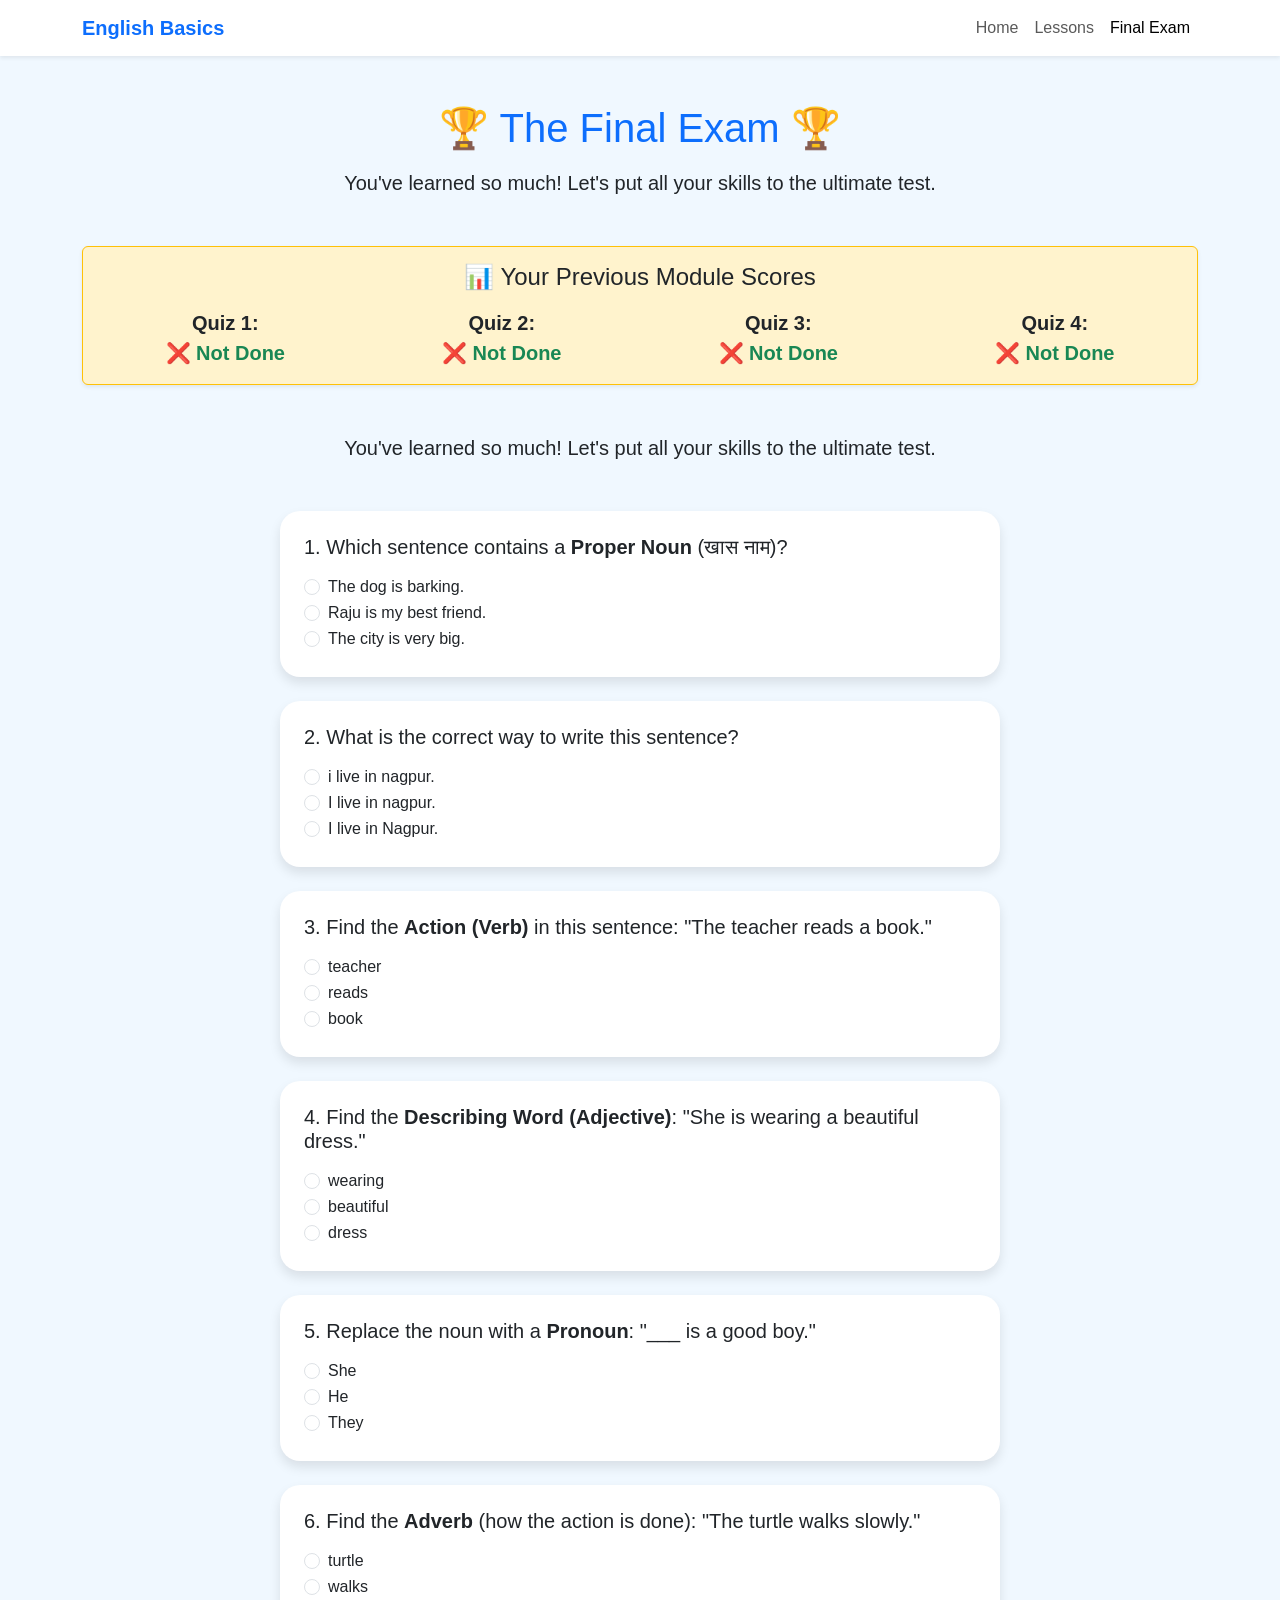
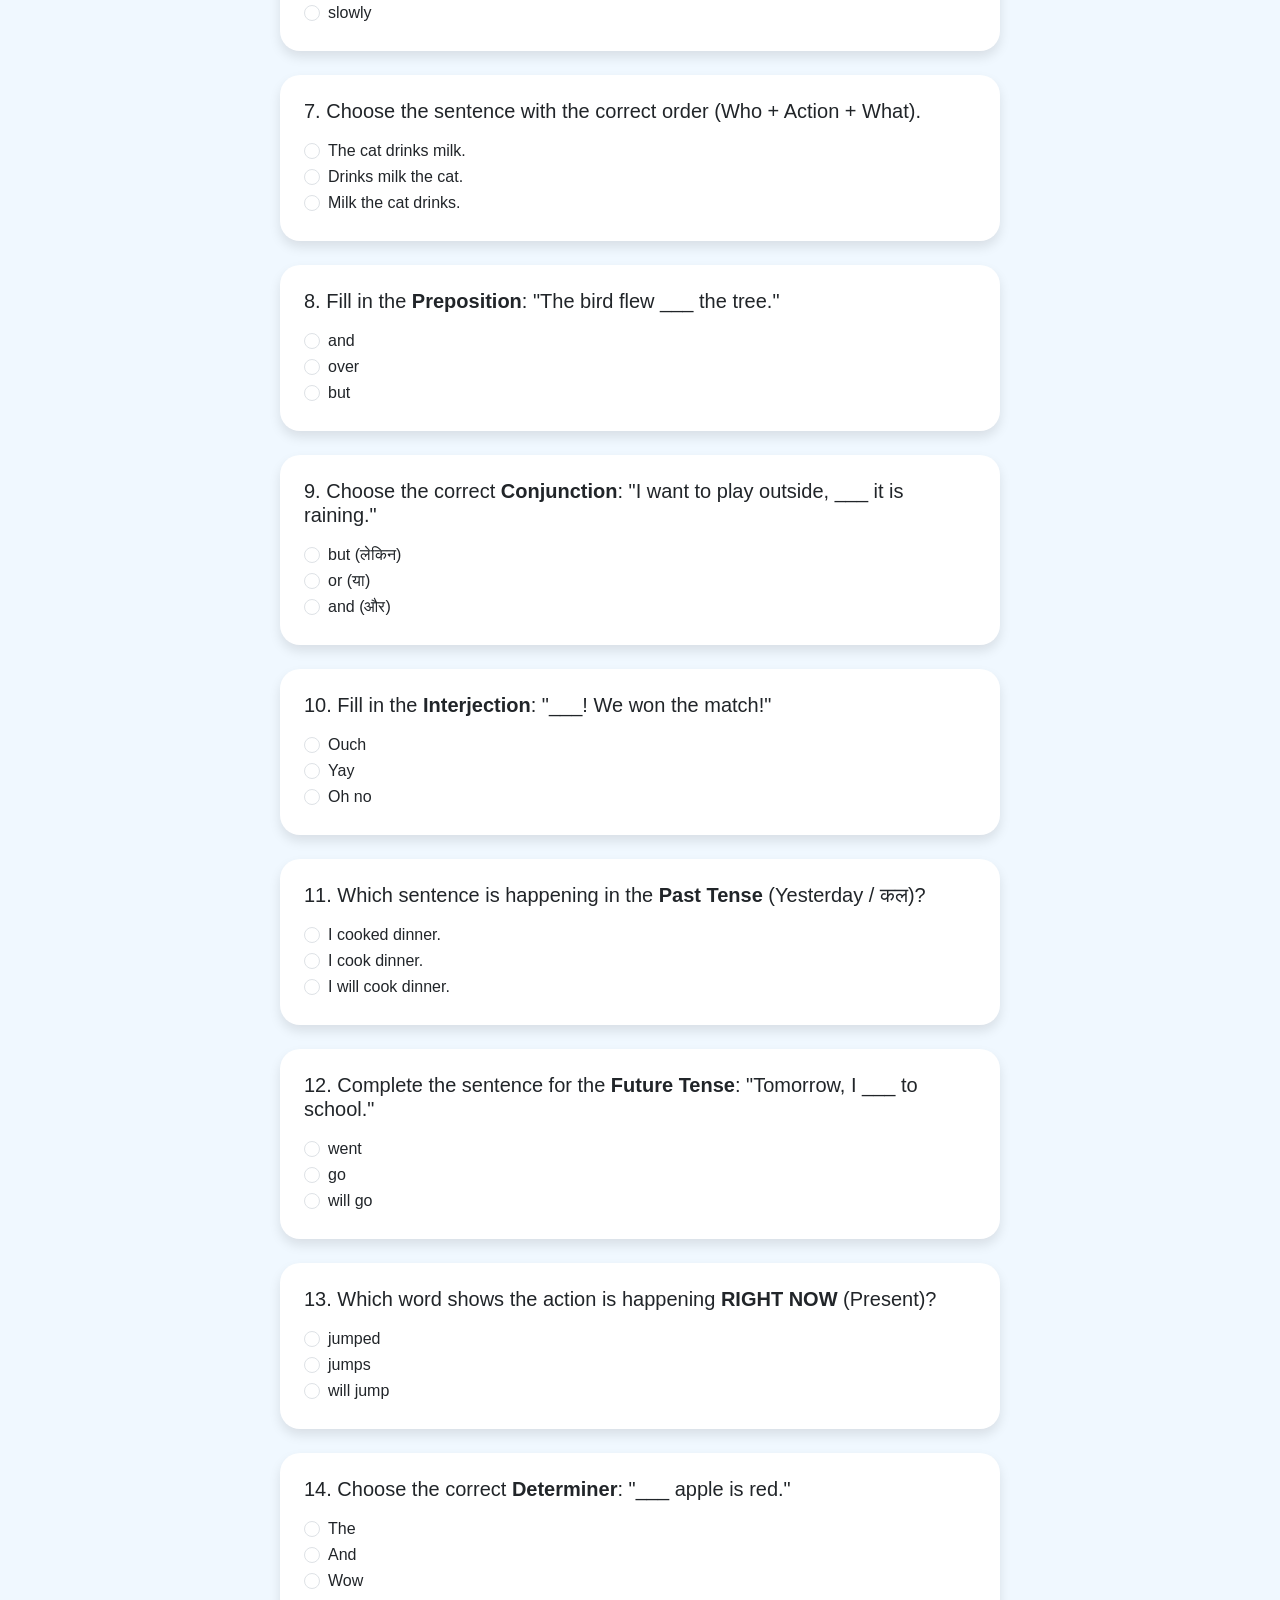
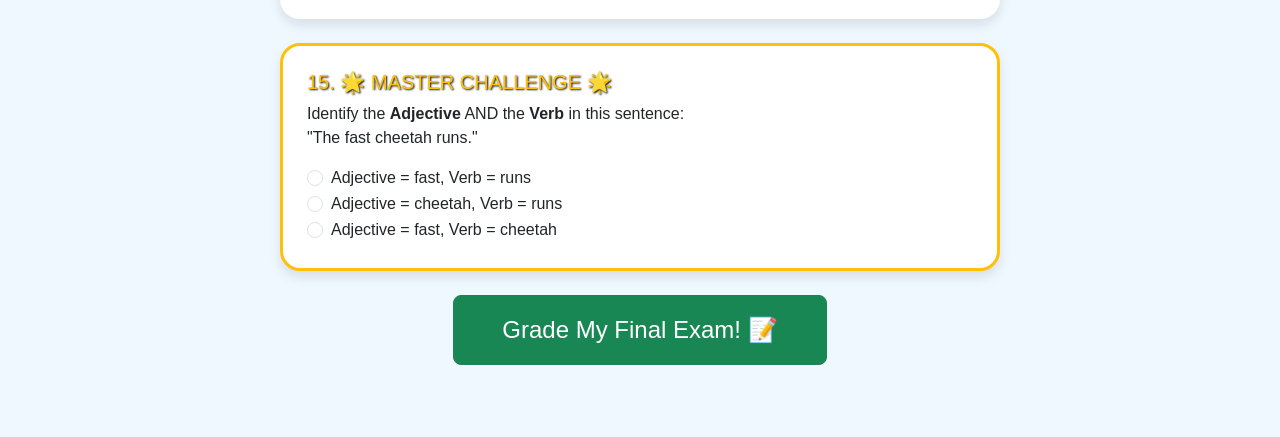
==== finalquiz.html @ c2ea153f "Add files via upload" ====
<!DOCTYPE html>
<html lang="en">
<head>
    <meta charset="UTF-8">
    <meta name="viewport" content="width=device-width, initial-scale=1.0">
    <title>Final Exam - English Basics</title>

    <link href="https://cdn.jsdelivr.net/npm/bootstrap@5.3.3/dist/css/bootstrap.min.css" rel="stylesheet">
    <link rel="stylesheet" href="style.css">
</head>
<body>

    <!-- Navigation Bar -->
    <nav class="navbar navbar-expand-lg navbar-light bg-white shadow-sm">
      <div class="container">
        <a class="navbar-brand text-primary fw-bold" href="index.html">English Basics</a>
        <button class="navbar-toggler" type="button" data-bs-toggle="collapse" data-bs-target="#navbarNav">
          <span class="navbar-toggler-icon"></span>
        </button>
        <div class="collapse navbar-collapse" id="navbarNav">
          <ul class="navbar-nav ms-auto">
            <li class="nav-item"><a class="nav-link" href="index.html">Home</a></li>
            <li class="nav-item"><a class="nav-link" href="lessons.html">Lessons</a></li>
            <li class="nav-item"><a class="nav-link active" href="#">Final Exam</a></li>
          </ul>
        </div>
      </div>
    </nav>

    <!-- Main Content -->
    <!-- Main Content -->
    <div class="container mt-5 mb-5">
        <h1 class="text-center text-primary mb-3">🏆 The Final Exam 🏆</h1>
        <p class="text-center mb-5 fs-5">You've learned so much! Let's put all your skills to the ultimate test.</p>
        
        <!-- JavaScript will inject the past scores right here! -->
        <div id="pastScoresBoard"></div>
        
        <div class="row justify-content-center">
        
        <p class="text-center mb-5 fs-5">You've learned so much! Let's put all your skills to the ultimate test.</p>
        
        <div class="row justify-content-center">
            <div class="col-md-8">
                <form id="quizForm">
                    
                    <!-- Q1: Nouns -->
                    <div class="card lesson-card p-4 mb-4" id="card1">
                        <h5>1. Which sentence contains a <strong>Proper Noun</strong> (खास नाम)?</h5>
                        <div class="form-check mt-2"><input class="form-check-input" type="radio" name="q1" value="wrong" id="q1a"><label class="form-check-label" for="q1a">The dog is barking.</label></div>
                        <div class="form-check"><input class="form-check-input" type="radio" name="q1" value="correct" id="q1b"><label class="form-check-label" for="q1b">Raju is my best friend.</label></div>
                        <div class="form-check"><input class="form-check-input" type="radio" name="q1" value="wrong" id="q1c"><label class="form-check-label" for="q1c">The city is very big.</label></div>
                        <div id="feedback1"></div>
                    </div>

                    <!-- Q2: Capitalization -->
                    <div class="card lesson-card p-4 mb-4" id="card2">
                        <h5>2. What is the correct way to write this sentence?</h5>
                        <div class="form-check mt-2"><input class="form-check-input" type="radio" name="q2" value="wrong" id="q2a"><label class="form-check-label" for="q2a">i live in nagpur.</label></div>
                        <div class="form-check"><input class="form-check-input" type="radio" name="q2" value="wrong" id="q2b"><label class="form-check-label" for="q2b">I live in nagpur.</label></div>
                        <div class="form-check"><input class="form-check-input" type="radio" name="q2" value="correct" id="q2c"><label class="form-check-label" for="q2c">I live in Nagpur.</label></div>
                        <div id="feedback2"></div>
                    </div>

                    <!-- Q3: Verbs -->
                    <div class="card lesson-card p-4 mb-4" id="card3">
                        <h5>3. Find the <strong>Action (Verb)</strong> in this sentence: "The teacher reads a book."</h5>
                        <div class="form-check mt-2"><input class="form-check-input" type="radio" name="q3" value="wrong" id="q3a"><label class="form-check-label" for="q3a">teacher</label></div>
                        <div class="form-check"><input class="form-check-input" type="radio" name="q3" value="correct" id="q3b"><label class="form-check-label" for="q3b">reads</label></div>
                        <div class="form-check"><input class="form-check-input" type="radio" name="q3" value="wrong" id="q3c"><label class="form-check-label" for="q3c">book</label></div>
                        <div id="feedback3"></div>
                    </div>

                    <!-- Q4: Adjectives -->
                    <div class="card lesson-card p-4 mb-4" id="card4">
                        <h5>4. Find the <strong>Describing Word (Adjective)</strong>: "She is wearing a beautiful dress."</h5>
                        <div class="form-check mt-2"><input class="form-check-input" type="radio" name="q4" value="wrong" id="q4a"><label class="form-check-label" for="q4a">wearing</label></div>
                        <div class="form-check"><input class="form-check-input" type="radio" name="q4" value="correct" id="q4b"><label class="form-check-label" for="q4b">beautiful</label></div>
                        <div class="form-check"><input class="form-check-input" type="radio" name="q4" value="wrong" id="q4c"><label class="form-check-label" for="q4c">dress</label></div>
                        <div id="feedback4"></div>
                    </div>

                    <!-- Q5: Pronouns -->
                    <div class="card lesson-card p-4 mb-4" id="card5">
                        <h5>5. Replace the noun with a <strong>Pronoun</strong>: "___ is a good boy."</h5>
                        <div class="form-check mt-2"><input class="form-check-input" type="radio" name="q5" value="wrong" id="q5a"><label class="form-check-label" for="q5a">She</label></div>
                        <div class="form-check"><input class="form-check-input" type="radio" name="q5" value="correct" id="q5b"><label class="form-check-label" for="q5b">He</label></div>
                        <div class="form-check"><input class="form-check-input" type="radio" name="q5" value="wrong" id="q5c"><label class="form-check-label" for="q5c">They</label></div>
                        <div id="feedback5"></div>
                    </div>

                    <!-- Q6: Adverbs -->
                    <div class="card lesson-card p-4 mb-4" id="card6">
                        <h5>6. Find the <strong>Adverb</strong> (how the action is done): "The turtle walks slowly."</h5>
                        <div class="form-check mt-2"><input class="form-check-input" type="radio" name="q6" value="wrong" id="q6a"><label class="form-check-label" for="q6a">turtle</label></div>
                        <div class="form-check"><input class="form-check-input" type="radio" name="q6" value="wrong" id="q6b"><label class="form-check-label" for="q6b">walks</label></div>
                        <div class="form-check"><input class="form-check-input" type="radio" name="q6" value="correct" id="q6c"><label class="form-check-label" for="q6c">slowly</label></div>
                        <div id="feedback6"></div>
                    </div>

                    <!-- Q7: Sentence Building -->
                    <div class="card lesson-card p-4 mb-4" id="card7">
                        <h5>7. Choose the sentence with the correct order (Who + Action + What).</h5>
                        <div class="form-check mt-2"><input class="form-check-input" type="radio" name="q7" value="correct" id="q7a"><label class="form-check-label" for="q7a">The cat drinks milk.</label></div>
                        <div class="form-check"><input class="form-check-input" type="radio" name="q7" value="wrong" id="q7b"><label class="form-check-label" for="q7b">Drinks milk the cat.</label></div>
                        <div class="form-check"><input class="form-check-input" type="radio" name="q7" value="wrong" id="q7c"><label class="form-check-label" for="q7c">Milk the cat drinks.</label></div>
                        <div id="feedback7"></div>
                    </div>

                    <!-- Q8: Prepositions -->
                    <div class="card lesson-card p-4 mb-4" id="card8">
                        <h5>8. Fill in the <strong>Preposition</strong>: "The bird flew ___ the tree."</h5>
                        <div class="form-check mt-2"><input class="form-check-input" type="radio" name="q8" value="wrong" id="q8a"><label class="form-check-label" for="q8a">and</label></div>
                        <div class="form-check"><input class="form-check-input" type="radio" name="q8" value="correct" id="q8b"><label class="form-check-label" for="q8b">over</label></div>
                        <div class="form-check"><input class="form-check-input" type="radio" name="q8" value="wrong" id="q8c"><label class="form-check-label" for="q8c">but</label></div>
                        <div id="feedback8"></div>
                    </div>

                    <!-- Q9: Conjunctions -->
                    <div class="card lesson-card p-4 mb-4" id="card9">
                        <h5>9. Choose the correct <strong>Conjunction</strong>: "I want to play outside, ___ it is raining."</h5>
                        <div class="form-check mt-2"><input class="form-check-input" type="radio" name="q9" value="correct" id="q9a"><label class="form-check-label" for="q9a">but (लेकिन)</label></div>
                        <div class="form-check"><input class="form-check-input" type="radio" name="q9" value="wrong" id="q9b"><label class="form-check-label" for="q9b">or (या)</label></div>
                        <div class="form-check"><input class="form-check-input" type="radio" name="q9" value="wrong" id="q9c"><label class="form-check-label" for="q9c">and (और)</label></div>
                        <div id="feedback9"></div>
                    </div>

                    <!-- Q10: Interjections -->
                    <div class="card lesson-card p-4 mb-4" id="card10">
                        <h5>10. Fill in the <strong>Interjection</strong>: "___! We won the match!"</h5>
                        <div class="form-check mt-2"><input class="form-check-input" type="radio" name="q10" value="wrong" id="q10a"><label class="form-check-label" for="q10a">Ouch</label></div>
                        <div class="form-check"><input class="form-check-input" type="radio" name="q10" value="correct" id="q10b"><label class="form-check-label" for="q10b">Yay</label></div>
                        <div class="form-check"><input class="form-check-input" type="radio" name="q10" value="wrong" id="q10c"><label class="form-check-label" for="q10c">Oh no</label></div>
                        <div id="feedback10"></div>
                    </div>

                    <!-- Q11: Past Tense -->
                    <div class="card lesson-card p-4 mb-4" id="card11">
                        <h5>11. Which sentence is happening in the <strong>Past Tense</strong> (Yesterday / कल)?</h5>
                        <div class="form-check mt-2"><input class="form-check-input" type="radio" name="q11" value="correct" id="q11a"><label class="form-check-label" for="q11a">I cooked dinner.</label></div>
                        <div class="form-check"><input class="form-check-input" type="radio" name="q11" value="wrong" id="q11b"><label class="form-check-label" for="q11b">I cook dinner.</label></div>
                        <div class="form-check"><input class="form-check-input" type="radio" name="q11" value="wrong" id="q11c"><label class="form-check-label" for="q11c">I will cook dinner.</label></div>
                        <div id="feedback11"></div>
                    </div>

                    <!-- Q12: Future Tense -->
                    <div class="card lesson-card p-4 mb-4" id="card12">
                        <h5>12. Complete the sentence for the <strong>Future Tense</strong>: "Tomorrow, I ___ to school."</h5>
                        <div class="form-check mt-2"><input class="form-check-input" type="radio" name="q12" value="wrong" id="q12a"><label class="form-check-label" for="q12a">went</label></div>
                        <div class="form-check"><input class="form-check-input" type="radio" name="q12" value="wrong" id="q12b"><label class="form-check-label" for="q12b">go</label></div>
                        <div class="form-check"><input class="form-check-input" type="radio" name="q12" value="correct" id="q12c"><label class="form-check-label" for="q12c">will go</label></div>
                        <div id="feedback12"></div>
                    </div>

                    <!-- Q13: Present Tense -->
                    <div class="card lesson-card p-4 mb-4" id="card13">
                        <h5>13. Which word shows the action is happening <strong>RIGHT NOW</strong> (Present)?</h5>
                        <div class="form-check mt-2"><input class="form-check-input" type="radio" name="q13" value="wrong" id="q13a"><label class="form-check-label" for="q13a">jumped</label></div>
                        <div class="form-check"><input class="form-check-input" type="radio" name="q13" value="correct" id="q13b"><label class="form-check-label" for="q13b">jumps</label></div>
                        <div class="form-check"><input class="form-check-input" type="radio" name="q13" value="wrong" id="q13c"><label class="form-check-label" for="q13c">will jump</label></div>
                        <div id="feedback13"></div>
                    </div>

                    <!-- Q14: Determiners -->
                    <div class="card lesson-card p-4 mb-4" id="card14">
                        <h5>14. Choose the correct <strong>Determiner</strong>: "___ apple is red."</h5>
                        <div class="form-check mt-2"><input class="form-check-input" type="radio" name="q14" value="correct" id="q14a"><label class="form-check-label" for="q14a">The</label></div>
                        <div class="form-check"><input class="form-check-input" type="radio" name="q14" value="wrong" id="q14b"><label class="form-check-label" for="q14b">And</label></div>
                        <div class="form-check"><input class="form-check-input" type="radio" name="q14" value="wrong" id="q14c"><label class="form-check-label" for="q14c">Wow</label></div>
                        <div id="feedback14"></div>
                    </div>

                    <!-- Q15: Master Challenge -->
                    <div class="card lesson-card p-4 mb-4" id="card15" style="border: 3px solid #ffc107;">
                        <h5 class="text-warning" style="text-shadow: 1px 1px 2px #000;">15. 🌟 MASTER CHALLENGE 🌟</h5>
                        <p class="mb-2">Identify the <strong>Adjective</strong> AND the <strong>Verb</strong> in this sentence:<br>"The fast cheetah runs."</p>
                        <div class="form-check mt-2"><input class="form-check-input" type="radio" name="q15" value="correct" id="q15a"><label class="form-check-label" for="q15a">Adjective = fast, Verb = runs</label></div>
                        <div class="form-check"><input class="form-check-input" type="radio" name="q15" value="wrong" id="q15b"><label class="form-check-label" for="q15b">Adjective = cheetah, Verb = runs</label></div>
                        <div class="form-check"><input class="form-check-input" type="radio" name="q15" value="wrong" id="q15c"><label class="form-check-label" for="q15c">Adjective = fast, Verb = cheetah</label></div>
                        <div id="feedback15"></div>
                    </div>

                    <div class="text-center">
                        <button type="button" class="btn btn-success btn-lg px-5 py-3 fs-4" onclick="checkAnswers()">Grade My Final Exam! 📝</button>
                    </div>

                    <div id="resultBox" class="mt-4 text-center fs-2 fw-bold"></div>

                    <!-- Certificate Button (Hidden by default) -->
                    <div id="nextModuleBtn" class="text-center mt-4 d-none">
                        <a href="index.html" class="btn btn-warning btn-lg fw-bold fs-4">🎓 Return to Home Menu</a>
                    </div>

                </form>
            </div>
        </div>
    </div>

    <!-- Bootstrap 5 JavaScript Bundle -->
    <script src="https://cdn.jsdelivr.net/npm/bootstrap@5.3.3/dist/js/bootstrap.bundle.min.js"></script>
    <script src="script.js"></script>
</body>
</html>
---- style.css ----
body {
    background-color: #f0f8ff; 
    font-family: 'Comic Sans MS', 'Chalkboard SE', sans-serif; 
}

.lesson-card {
    border-radius: 20px; 
    border: none; 
    box-shadow: 0 6px 12px rgba(0, 0, 0, 0.1);
    transition: transform 0.2s; 
}
.lesson-card:hover {
    transform: translateY(-5px);
}
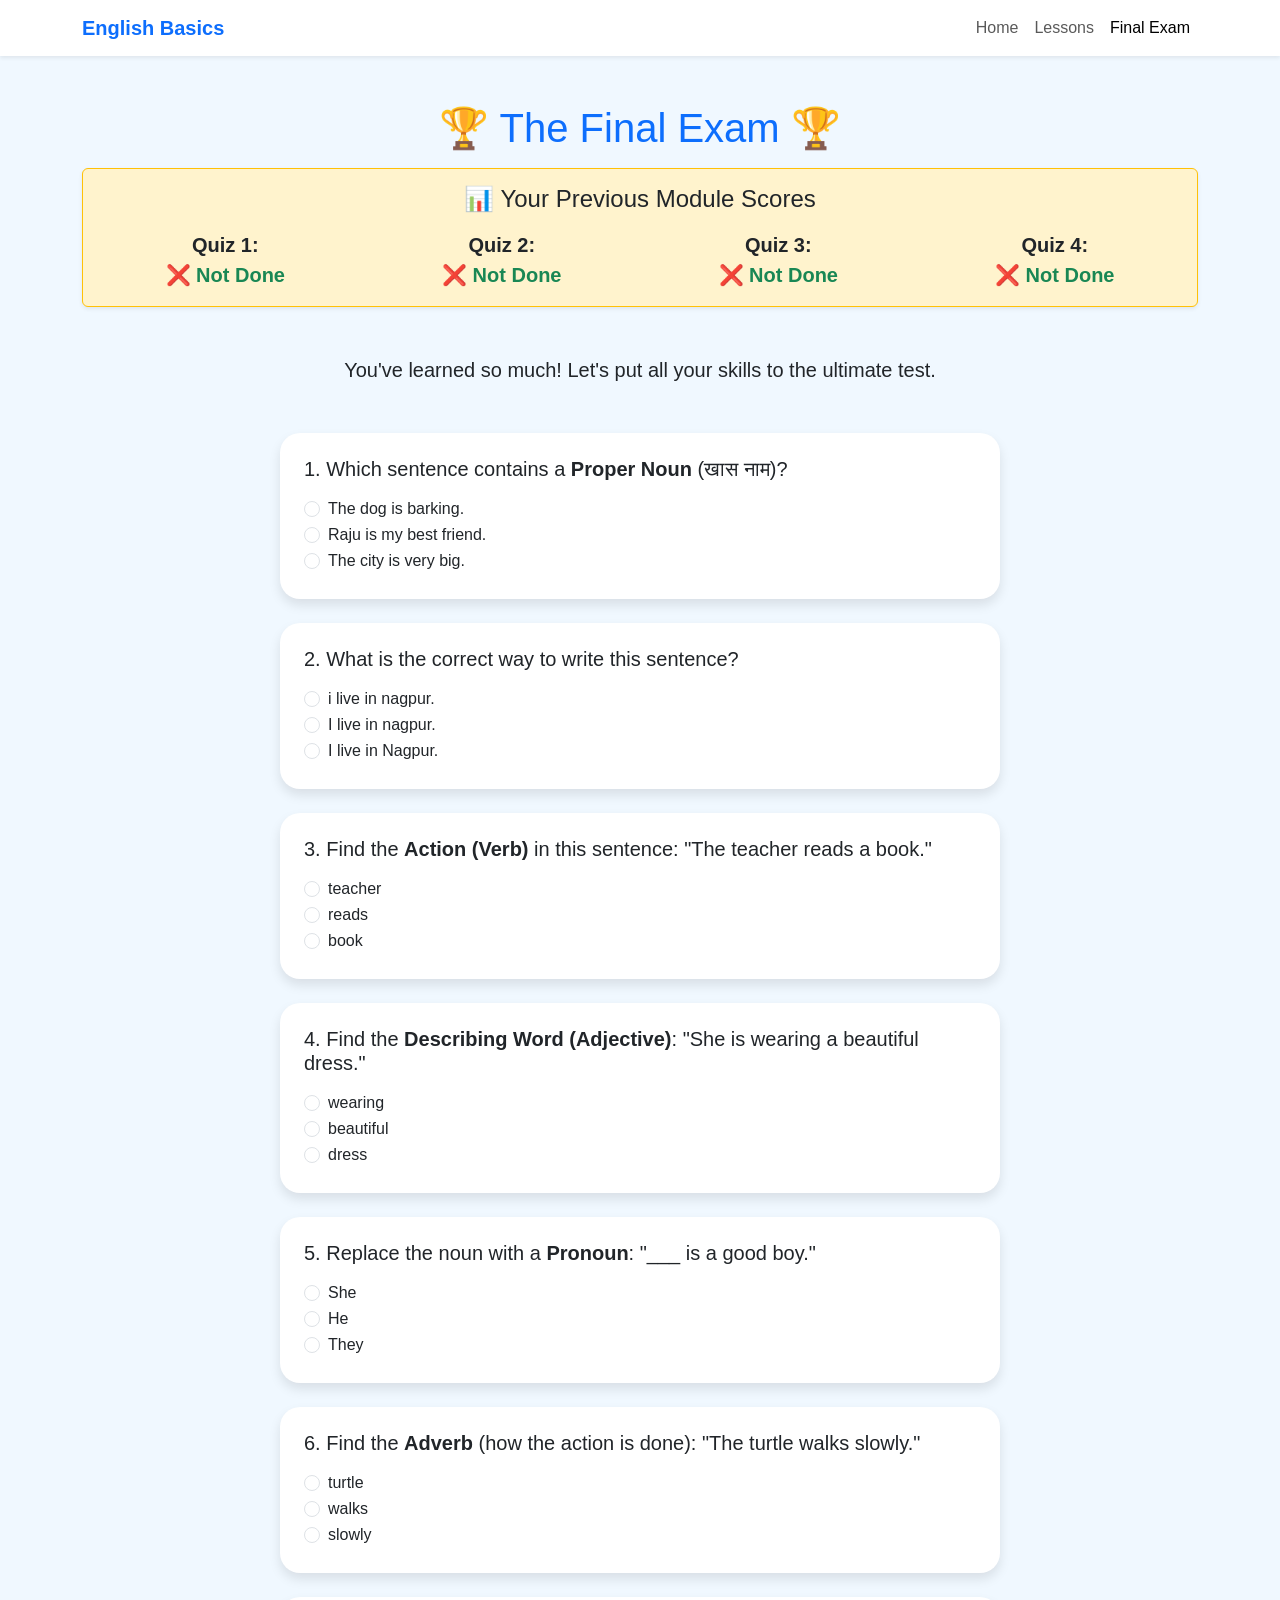
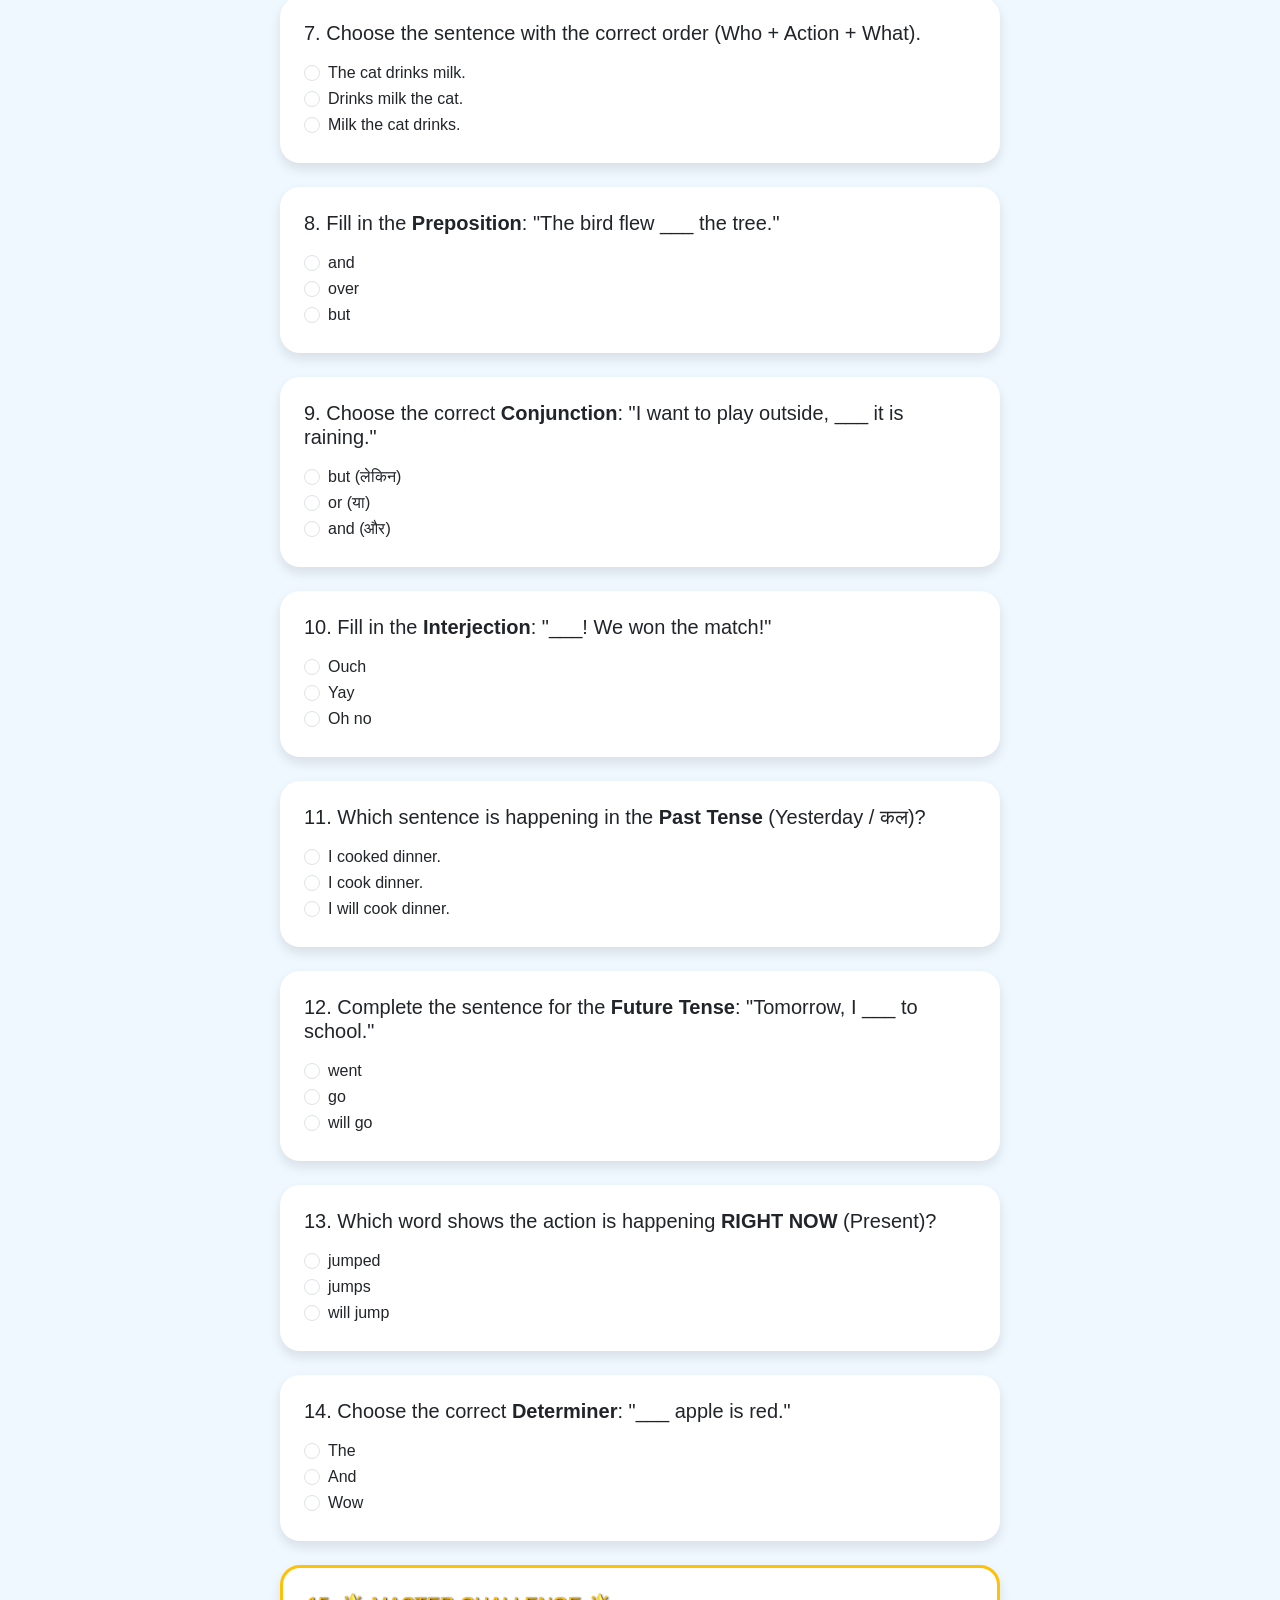
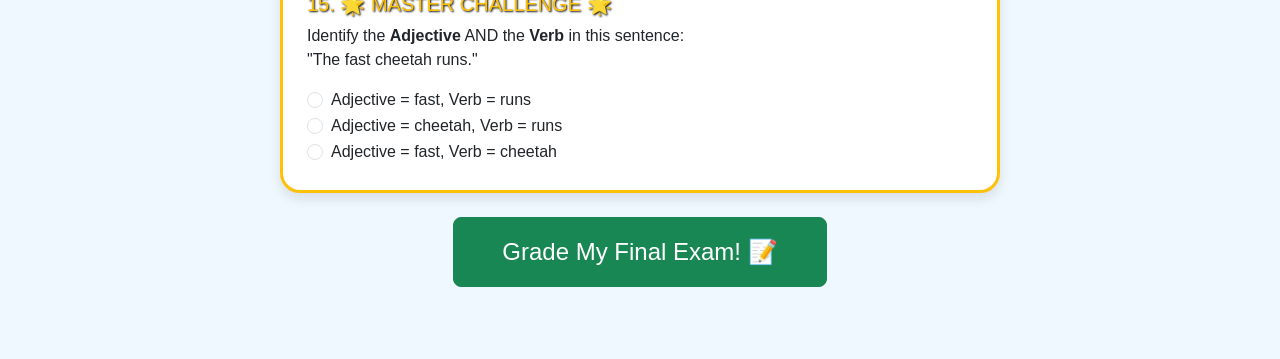
==== commit 4db17369: "Update finalquiz.html" ====
--- a/finalquiz.html
+++ b/finalquiz.html
@@ -31,7 +31,6 @@
     <!-- Main Content -->
     <div class="container mt-5 mb-5">
         <h1 class="text-center text-primary mb-3">🏆 The Final Exam 🏆</h1>
-        <p class="text-center mb-5 fs-5">You've learned so much! Let's put all your skills to the ultimate test.</p>
         
         <!-- JavaScript will inject the past scores right here! -->
         <div id="pastScoresBoard"></div>
@@ -200,4 +199,4 @@
     <script src="https://cdn.jsdelivr.net/npm/bootstrap@5.3.3/dist/js/bootstrap.bundle.min.js"></script>
     <script src="script.js"></script>
 </body>
-</html>+</html>
